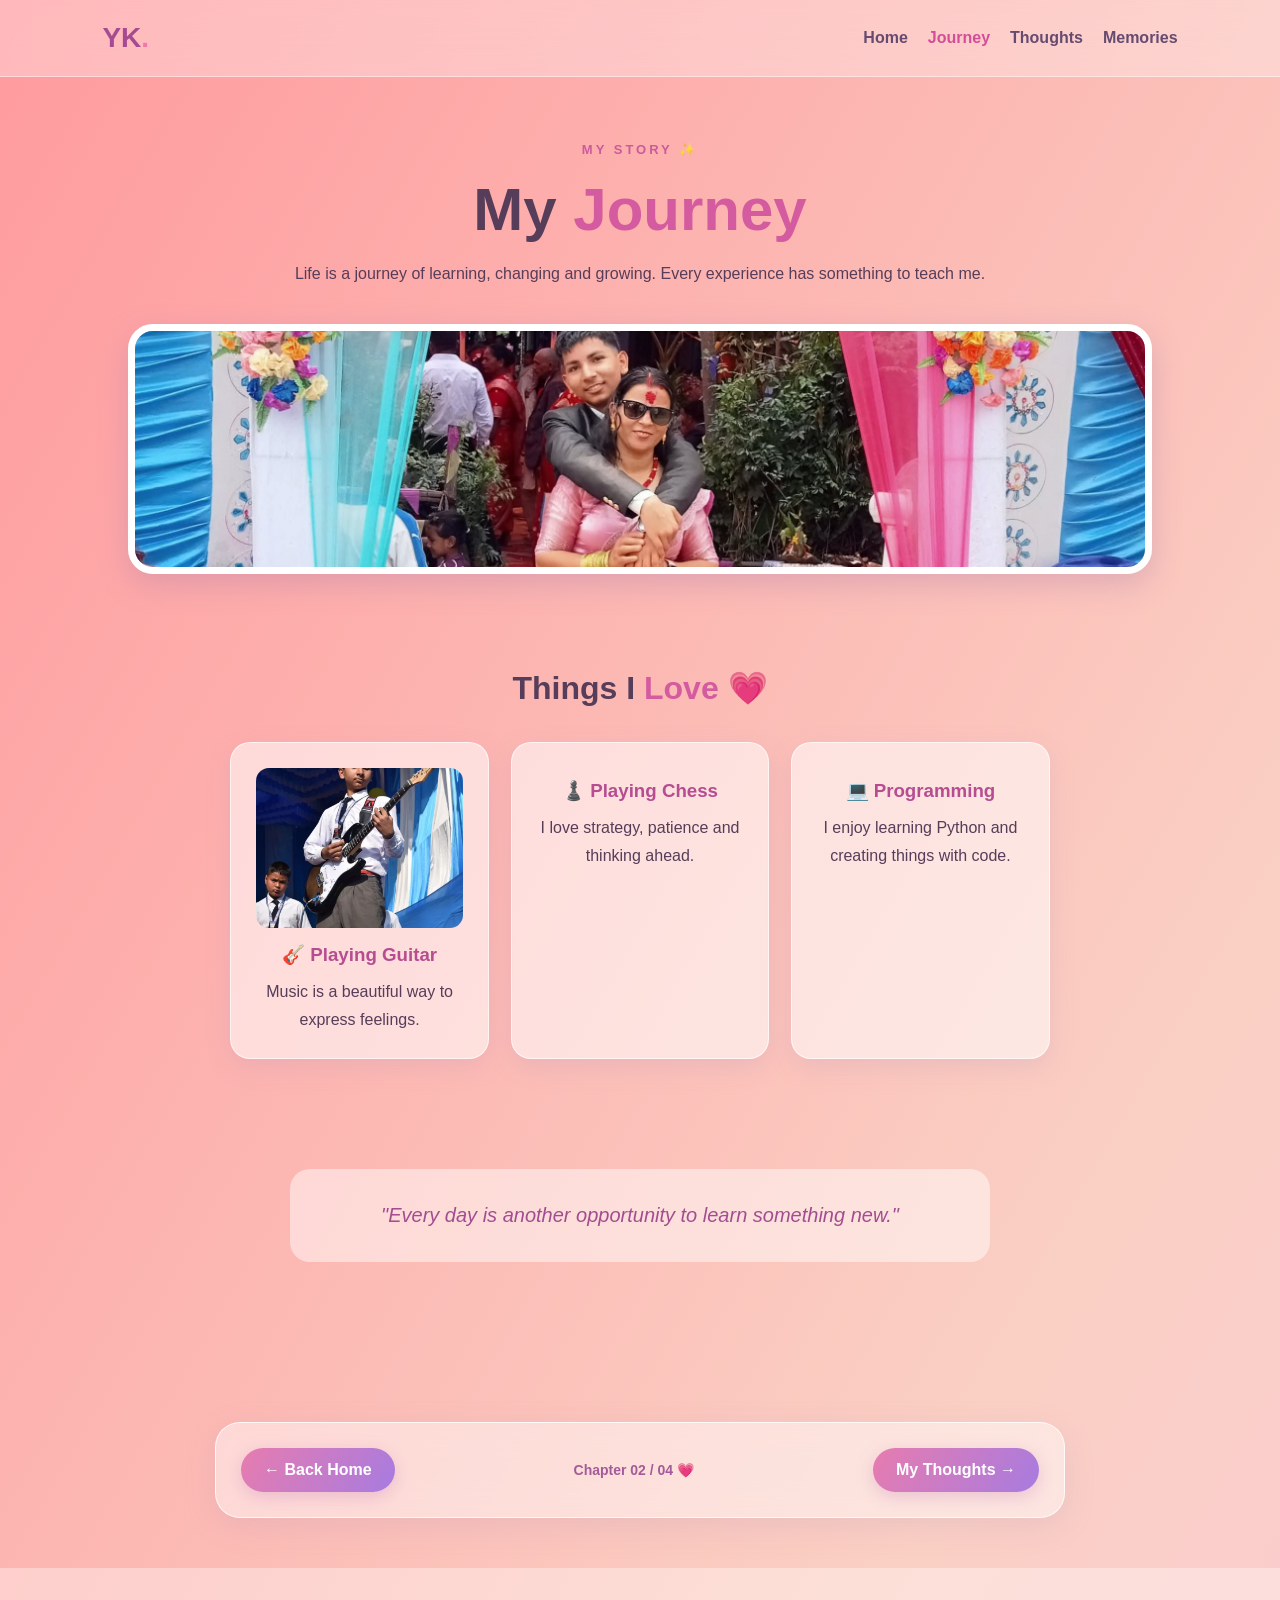
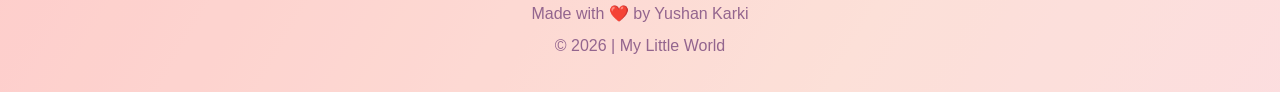
==== journey.html @ 07937d96 "My birthday website" ====
<!DOCTYPE html>
<html lang="en">
<head>
    <meta charset="UTF-8">
    <meta name="viewport" content="width=device-width, initial-scale=1.0">
    <title>My Journey | Yushan</title>
    <link rel="stylesheet" href="style.css">
    <script src="script.js" defer></script>
</head>
<body>

<div id="hearts"></div>

<header>
    <a href="index.html" class="logo">YK<span>.</span></a>

    <nav>
        <a href="index.html">Home</a>
        <a href="journey.html" class="active">Journey</a>
        <a href="thoughts.html">Thoughts</a>
        <a href="memories.html">Memories</a>
    </nav>
</header>


<main class="page">

    <p class="tag">MY STORY ✨</p>

    <h1>My <span>Journey</span></h1>

    <p class="description">
        Life is a journey of learning, changing and growing.
        Every experience has something to teach me.
    </p>


    <!-- JOURNEY IMAGE -->
    <div class="photo wide">

        <img src="journey.jpg"
             alt="A photograph representing my personal journey">

    </div>


    <!-- THINGS I LOVE -->
    <section class="section">

        <h2>Things I <span>Love</span> 💗</h2>

        <div class="cards">

            <div class="card">

                <img src="guitar.jpg"
                     alt="My favourite guitar and music hobby">

                <h3>🎸 Playing Guitar</h3>

                <p>
                    Music is a beautiful way to express feelings.
                </p>

            </div>


            <div class="card">

                <h3>♟️ Playing Chess</h3>

                <p>
                    I love strategy, patience and thinking ahead.
                </p>

            </div>


            <div class="card">

                <h3>💻 Programming</h3>

                <p>
                    I enjoy learning Python and creating things with code.
                </p>

            </div>

        </div>

    </section>


    <!-- QUOTE -->
    <section class="quote">

        "Every day is another opportunity
        to learn something new."

    </section>

</main>


<!-- PAGE NAVIGATION -->
<div class="page-navigation">

    <a href="index.html" class="page-btn">
        ← Back Home
    </a>

    <p>Chapter 02 / 04 💗</p>

    <a href="thoughts.html" class="page-btn">
        My Thoughts →
    </a>

</div>


<footer>
    Made with ❤️ by Yushan Karki
    <p>© 2026 | My Little World</p>
</footer>

</body>
</html>
---- style.css ----
body {
  margin: 0;
  min-height: 100vh;
  background: linear-gradient(120deg, #ff9a9e, #fad0c4, #fbc2eb, #a6c1ee, #c2e9fb, #ffd1ff, #ff9a9e);
  background-size: 400% 400%;
  animation: bg 14s ease infinite;
}
@keyframes bg {
  0%   { background-position: 0 50%; }
  50%  { background-position: 100% 50%; }
  100% { background-position: 0 50%; }
}
#hearts { position: fixed; inset: 0; pointer-events: none; overflow: hidden; }
.heart { position: absolute; bottom: -60px; animation: rise linear forwards; }
@keyframes rise {
  0%   { transform: translateY(0) rotate(0); opacity: 0; }
  10%  { opacity: .9; }
  100% { transform: translateY(-115vh) translateX(var(--dx)) rotate(var(--rot)); opacity: 0; }
}

/* =================================
   YUSHAN KARKI - BIRTHDAY WEBSITE
   MAIN STYLESHEET
================================= */


/* GENERAL SETTINGS */

* {
    margin: 0;
    padding: 0;
    box-sizing: border-box;
}

html {
    scroll-behavior: smooth;
}

body {
    font-family: 'Segoe UI', sans-serif;
    color: #563d59;
    min-height: 100vh;

    background: linear-gradient(
        120deg,
        #ff9a9e,
        #fad0c4,
        #fbc2eb,
        #a6c1ee,
        #c2e9fb,
        #ffd1ff
    );

    background-size: 400% 400%;
    animation: bg 14s ease infinite;
}

@keyframes bg {
    0% {
        background-position: 0 50%;
    }

    50% {
        background-position: 100% 50%;
    }

    100% {
        background-position: 0 50%;
    }
}


/* FLOATING HEARTS */

#hearts {
    position: fixed;
    inset: 0;
    pointer-events: none;
    overflow: hidden;
    z-index: 10;
}

.heart {
    position: absolute;
    bottom: -60px;
    animation: rise linear forwards;
}

@keyframes rise {
    0% {
        transform: translateY(0) rotate(0);
        opacity: 0;
    }

    10% {
        opacity: .9;
    }

    100% {
        transform:
            translateY(-115vh)
            translateX(var(--dx))
            rotate(var(--rot));

        opacity: 0;
    }
}


/* HEADER */

header {
    width: 100%;
    padding: 22px 8%;

    display: flex;
    justify-content: space-between;
    align-items: center;
    gap: 15px;
    flex-wrap: wrap;

    background: rgba(255,255,255,.3);
    backdrop-filter: blur(15px);

    border-bottom: 1px solid #ffffff77;
}

.logo {
    font-size: 28px;
    font-weight: bold;
    color: #a64b91;
    text-decoration: none;
}

.logo span {
    color: #f078a9;
}

nav {
    display: flex;
    flex-wrap: wrap;
    gap: 20px;
}

nav a {
    color: #654b70;
    text-decoration: none;
    font-weight: 600;
    transition: .3s;
}

nav a:hover,
nav a.active {
    color: #d34d98;
}


/* HERO SECTION */

.hero {
    min-height: 75vh;
    padding: 60px 10%;

    display: flex;
    align-items: center;
    justify-content: space-between;
    gap: 50px;
}

.hero-text {
    max-width: 550px;
}

.tag {
    color: #cb5b9d;
    font-size: 13px;
    letter-spacing: 3px;
    font-weight: bold;
    margin-bottom: 18px;
}

h1 {
    font-size: clamp(35px, 6vw, 60px);
    margin-bottom: 15px;
}

h1 span,
h2 span {
    color: #d45b9f;
}

.hero h2 {
    margin-bottom: 15px;
}

.hero p,
.description {
    line-height: 1.9;
    font-size: 16px;
}


/* BUTTONS */

.btn {
    display: inline-block;
    margin-top: 25px;
    padding: 13px 25px;

    background: linear-gradient(
        90deg,
        #e77caf,
        #ae7de0
    );

    color: white;
    text-decoration: none;
    border: none;
    border-radius: 30px;
    font-size: 15px;
    font-weight: bold;
    cursor: pointer;

    box-shadow: 0 5px 20px #d58cbd55;
    transition: .3s;
}

.btn:hover {
    transform: translateY(-4px);
    box-shadow: 0 8px 25px #d58cbd88;
}


/* IMAGES */

.photo {
    width: 320px;
    height: 380px;

    border: 7px solid white;
    border-radius: 25px;
    overflow: hidden;

    box-shadow: 0 10px 30px #a879a855;
}

.photo img,
.card img {
    width: 100%;
    height: 100%;
    object-fit: cover;
}

.wide {
    width: 100%;
    height: 250px;
    margin: 30px 0;
}


/* MAIN SECTIONS */

.section,
.page {
    padding: 65px 10%;
    text-align: center;
}

.section h2,
.page h2 {
    font-size: 32px;
    margin-bottom: 25px;
}

.description {
    max-width: 750px;
    margin: 0 auto 35px;
}


/* CARDS */

.cards {
    display: grid;

    grid-template-columns:
        repeat(auto-fit, minmax(200px, 1fr));

    gap: 22px;
    margin-top: 35px;
}

.card {
    padding: 25px;

    background: rgba(255,255,255,.55);
    border: 1px solid #ffffffaa;
    border-radius: 20px;

    box-shadow: 0 8px 25px #b68ab533;
    transition: .3s;
}

.card:hover {
    transform: translateY(-7px);
}

.card h3 {
    margin: 12px 0;
    color: #b64d91;
}

.card p {
    line-height: 1.7;
}

.card img {
    height: 160px;
    border-radius: 13px;
}


/* QUOTE */

.quote {
    margin: 45px auto;
    max-width: 700px;
    padding: 35px;

    background: #ffffff77;
    border-radius: 20px;

    font-size: 20px;
    font-style: italic;
    color: #a34d91;
}


/* BIRTHDAY LETTER */

.letter {
    max-width: 750px;
    margin: 30px auto;
    padding: 40px;

    background: #ffffff99;
    border-radius: 25px;

    line-height: 2;
    box-shadow: 0 8px 30px #b68ab533;
}

.letter h2,
.letter h3 {
    color: #bd589b;
    margin-bottom: 15px;
}

.letter p {
    margin-bottom: 15px;
}


/* PHOTO GALLERY */

.gallery {
    display: grid;
    grid-template-columns: repeat(2, 1fr);
    gap: 18px;

    max-width: 750px;
    margin: 35px auto;
}

.gallery img {
    width: 100%;
    height: 230px;
    object-fit: cover;

    border: 6px solid white;
    border-radius: 18px;

    box-shadow: 0 5px 20px #a879a833;
    transition: .3s;
}

.gallery img:hover {
    transform: scale(1.03);
}


/* BIRTHDAY SURPRISE */

.surprise {
    margin-top: 25px;
    font-size: 20px;
    color: #bd589b;
    font-weight: bold;
    line-height: 1.8;
}


/* PAGE NAVIGATION */

.page-navigation {
    display: flex;
    justify-content: space-between;
    align-items: center;
    flex-wrap: wrap;
    gap: 15px;

    max-width: 850px;
    margin: 50px auto;
    padding: 25px;

    background: rgba(255,255,255,.45);
    border: 1px solid rgba(255,255,255,.8);
    border-radius: 25px;

    backdrop-filter: blur(15px);
    box-shadow: 0 8px 30px #b68ab533;
}

.page-navigation p {
    color: #a45b99;
    font-weight: bold;
    font-size: 14px;
}

.page-btn {
    display: inline-block;
    padding: 13px 23px;

    color: white;
    text-decoration: none;
    font-weight: bold;

    background: linear-gradient(
        120deg,
        #e77caf,
        #a77be0
    );

    border-radius: 30px;
    box-shadow: 0 5px 18px #c77bb955;
    transition: .3s;
}

.page-btn:hover {
    transform: translateY(-5px);
    box-shadow: 0 10px 25px #c77bb988;
}


/* FOOTER */

footer {
    text-align: center;
    padding: 30px;

    background: #ffffff55;
    line-height: 2;
    color: #93658e;
}


/* MOBILE RESPONSIVE */

@media (max-width: 700px) {

    header {
        justify-content: center;
    }

    nav {
        justify-content: center;
        gap: 13px;
        font-size: 13px;
    }

    .hero {
        flex-direction: column;
        text-align: center;
        padding: 45px 7%;
    }

    .photo {
        width: 85%;
        max-width: 320px;
        height: 330px;
    }

    .section,
    .page {
        padding: 45px 7%;
    }

    .gallery img {
        height: 160px;
    }

    .letter {
        padding: 25px;
    }
}


/* SMALL PHONE NAVIGATION */

@media (max-width: 550px) {

    .page-navigation {
        justify-content: center;
        text-align: center;
        padding: 18px 10px;
        margin: 30px 7%;
    }

    .page-navigation p {
        width: 100%;
        order: -1;
    }

    .page-btn {
        padding: 11px 15px;
        font-size: 12px;
    }

}
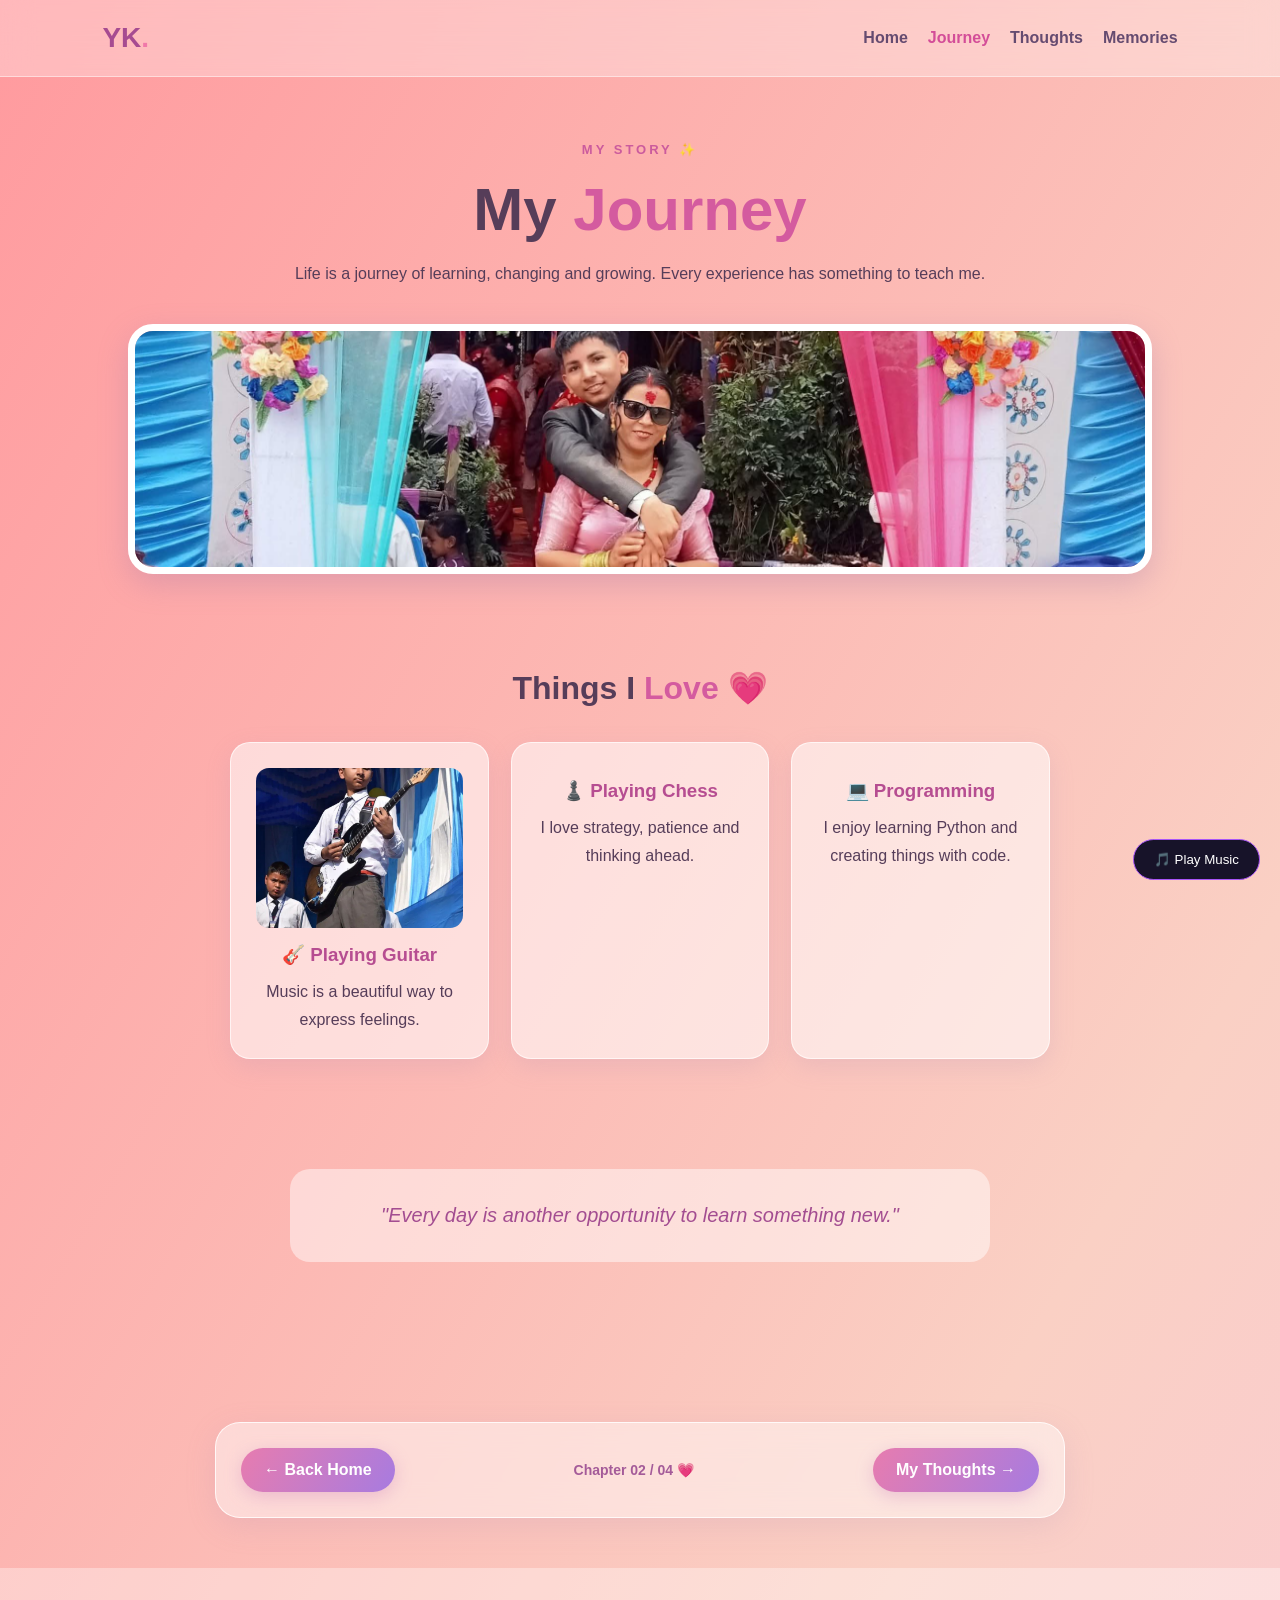
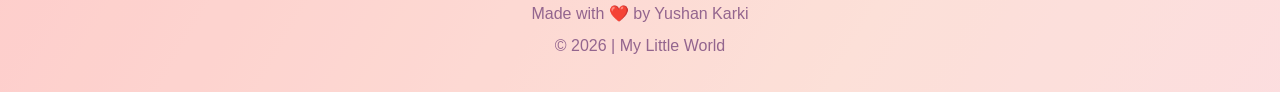
==== commit 829309d6: "Add audio element and play button to journey.html Added background music feature with play button." ====
--- a/journey.html
+++ b/journey.html
@@ -123,6 +123,10 @@
     Made with ❤️ by Yushan Karki
     <p>© 2026 | My Little World</p>
 </footer>
+<audio id="bgMusic" loop>
+    <source src="nice2pleaseu-happy-birthday-262163.mp3" type="audio/mpeg">
+</audio>
 
+<button id="musicBtn">🎵 Play Music</button>
 </body>
 </html>
--- a/style.css
+++ b/style.css
@@ -527,3 +527,15 @@
     }
 
 }
+#musicBtn {
+    position: fixed;
+    bottom: 20px;
+    right: 20px;
+    padding: 12px 20px;
+    border: 1px solid #a855f7;
+    border-radius: 30px;
+    background: #171329;
+    color: white;
+    cursor: pointer;
+    z-index: 1000;
+} 
